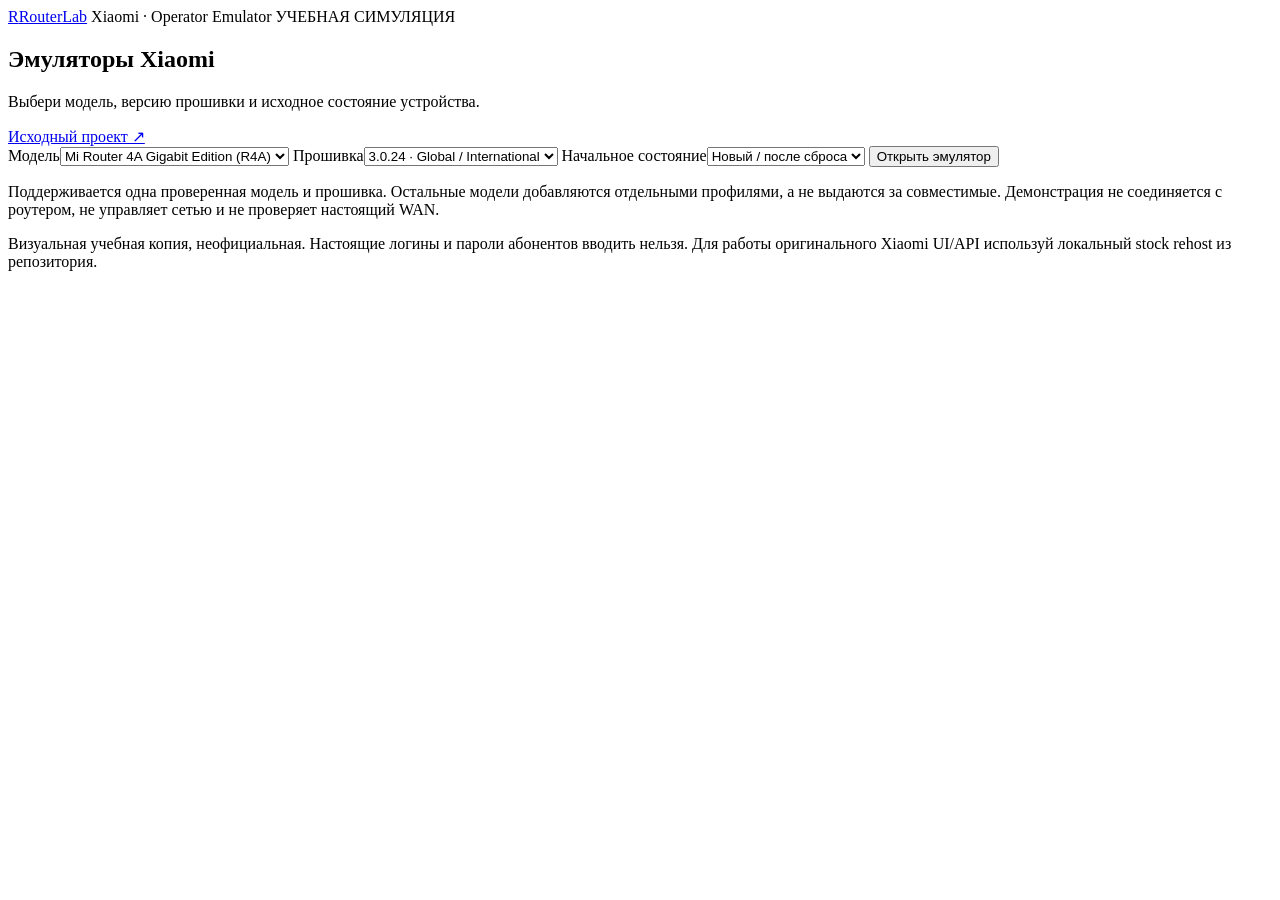
==== docs/emulator/xiaomi/index.html @ 13c916f8 "feat(xiaomi): add multi-firmware-ready emulator catalog and browser shell" ====
<!doctype html>
<html lang="ru">
<head>
  <meta charset="utf-8">
  <meta name="viewport" content="width=device-width,initial-scale=1">
  <meta name="color-scheme" content="light">
  <meta name="description" content="RouterLab: интерактивный учебный веб-эмулятор Xiaomi Mi Router 4A Gigabit R4A, Global 3.0.24.">
  <title>RouterLab — Xiaomi Operator Emulator</title>
  <link rel="stylesheet" href="./style.css">
  <script defer src="./core.js"></script>
  <script defer src="./app.js"></script>
</head>
<body>
  <header class="labbar">
    <a class="labbrand" href="#catalog" aria-label="Вернуться в каталог"><span class="lablogo">R</span><span>RouterLab</span></a>
    <span class="labtitle">Xiaomi · Operator Emulator</span>
    <span class="demo-tag">УЧЕБНАЯ СИМУЛЯЦИЯ</span>
  </header>
  <main>
    <section class="catalog" aria-label="Каталог моделей и прошивок">
      <div class="catalog-heading">
        <div><h1>Эмуляторы Xiaomi</h1><p>Выбери модель, версию прошивки и исходное состояние устройства.</p></div>
        <a class="help-link" href="https://github.com/4oker12/laboratory_hub/tree/main/devices/xiaomi/mi-router-4a-gigabit-r4a/3.0.24-int" target="_blank" rel="noopener noreferrer">Исходный проект ↗</a>
      </div>
      <div class="picker">
        <label>Модель<select id="model-select" aria-label="Модель роутера"><option value="xiaomi-r4a-3.0.24-int">Mi Router 4A Gigabit Edition (R4A)</option></select></label>
        <label>Прошивка<select id="firmware-select" aria-label="Версия прошивки"><option value="3.0.24">3.0.24 · Global / International</option></select></label>
        <label>Начальное состояние<select id="profile-select" aria-label="Состояние"><option value="factory">Новый / после сброса</option><option value="configured">Уже настроенный</option></select></label>
        <button id="open-demo" class="btn primary" type="button">Открыть эмулятор</button>
      </div>
      <p class="scope">Поддерживается одна проверенная модель и прошивка. Остальные модели добавляются отдельными профилями, а не выдаются за совместимые. Демонстрация не соединяется с роутером, не управляет сетью и не проверяет настоящий WAN.</p>
    </section>

    <section id="simulator" class="simulator" hidden aria-label="Виртуальный веб-интерфейс Xiaomi">
      <div class="windowbar">
        <div class="address"><span aria-hidden="true">●</span> router.miwifi.com <span class="muted">(виртуальный интерфейс)</span></div>
        <div class="windowtools">
          <label class="scenario-label" for="scenario-select">Сбой:</label>
          <select id="scenario-select" aria-label="Учебный сценарий">
            <option value="no-wan">WAN кабель отключён</option>
            <option value="dhcp-fail">DHCP не выдал адрес</option>
            <option value="pppoe-error">PPPoE ошибка</option>
            <option value="wifi-off">Wi-Fi отключён</option>
          </select>
          <button type="button" class="mini" id="restart-demo" title="Сбросить эмулятор">Сбросить</button>
          <button type="button" class="mini" id="close-demo" title="Вернуться к каталогу">Закрыть</button>
        </div>
      </div>

      <div class="router">
        <header class="router-header">
          <div class="router-top">
            <div class="miwifi">MiWiFi</div>
            <nav id="primary-nav" aria-label="Основное меню" hidden>
              <button type="button" data-tab="status" class="active">Состояние</button>
              <button type="button" data-tab="settings">Настройки</button>
              <button type="button" data-tab="advanced">Дополнительно</button>
            </nav>
            <div class="router-identity"><span id="router-name">Mi Router 4A Gigabit</span><button id="logout" type="button" hidden>Выйти</button></div>
          </div>
          <nav id="sub-nav" class="router-subnav" aria-label="Разделы настроек" hidden></nav>
          <div id="network-flow" class="network-flow" hidden>
            <span class="network-node">▣<small>Устройства</small></span>
            <span class="network-link"></span>
            <span class="network-node router-node">▥<small>Роутер</small></span>
            <span class="network-link offline"></span>
            <span class="network-node">◎<small>Интернет</small></span>
          </div>
        </header>
        <div id="message" class="message" hidden role="alert"></div>
        <div id="screen" class="router-content" aria-live="polite"></div>
        <footer class="router-footer">MiWiFi · Xiaomi Mi Router 4A Gigabit Edition · 3.0.24 Global <span>RouterLab training — not a real router</span></footer>
      </div>
    </section>
  </main>
  <footer class="site-footer">Визуальная учебная копия, неофициальная. Настоящие логины и пароли абонентов вводить нельзя. Для работы оригинального Xiaomi UI/API используй локальный stock rehost из репозитория.</footer>
</body>
</html>
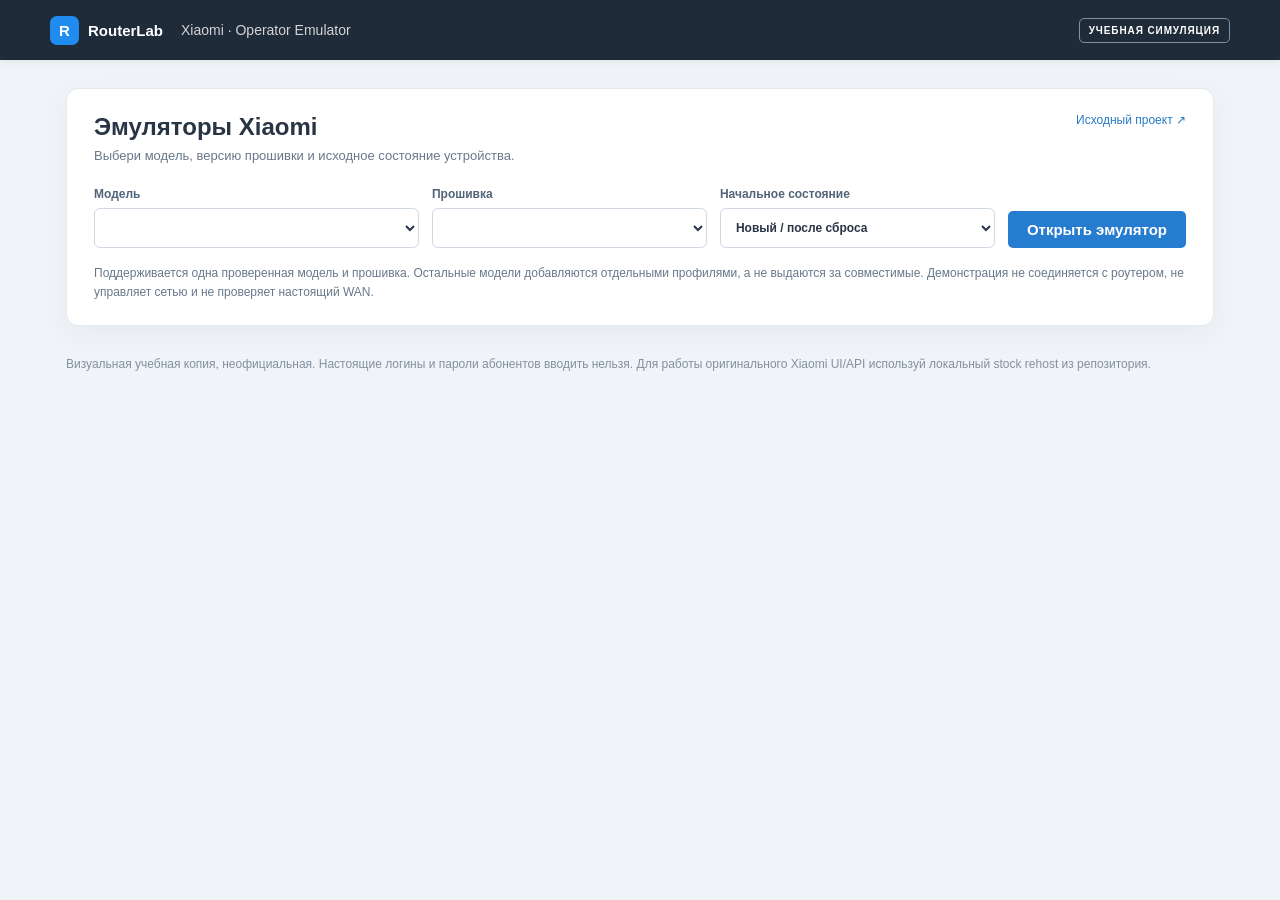
==== commit 8e235225: "refactor(xiaomi): load registry and model-scoped modules before UI" ====
--- a/docs/emulator/xiaomi/index.html
+++ b/docs/emulator/xiaomi/index.html
@@ -7,7 +7,10 @@
   <meta name="description" content="RouterLab: интерактивный учебный веб-эмулятор Xiaomi Mi Router 4A Gigabit R4A, Global 3.0.24.">
   <title>RouterLab — Xiaomi Operator Emulator</title>
   <link rel="stylesheet" href="./style.css">
+  <script defer src="./catalog.js"></script>
+  <script defer src="./scenarios.js"></script>
   <script defer src="./core.js"></script>
+  <script defer src="./storage.js"></script>
   <script defer src="./app.js"></script>
 </head>
 <body>
@@ -23,8 +26,8 @@
         <a class="help-link" href="https://github.com/4oker12/laboratory_hub/tree/main/devices/xiaomi/mi-router-4a-gigabit-r4a/3.0.24-int" target="_blank" rel="noopener noreferrer">Исходный проект ↗</a>
       </div>
       <div class="picker">
-        <label>Модель<select id="model-select" aria-label="Модель роутера"><option value="xiaomi-r4a-3.0.24-int">Mi Router 4A Gigabit Edition (R4A)</option></select></label>
-        <label>Прошивка<select id="firmware-select" aria-label="Версия прошивки"><option value="3.0.24">3.0.24 · Global / International</option></select></label>
+        <label>Модель<select id="model-select" aria-label="Модель роутера"></select></label>
+        <label>Прошивка<select id="firmware-select" aria-label="Версия прошивки"></select></label>
         <label>Начальное состояние<select id="profile-select" aria-label="Состояние"><option value="factory">Новый / после сброса</option><option value="configured">Уже настроенный</option></select></label>
         <button id="open-demo" class="btn primary" type="button">Открыть эмулятор</button>
       </div>
@@ -36,12 +39,7 @@
         <div class="address"><span aria-hidden="true">●</span> router.miwifi.com <span class="muted">(виртуальный интерфейс)</span></div>
         <div class="windowtools">
           <label class="scenario-label" for="scenario-select">Сбой:</label>
-          <select id="scenario-select" aria-label="Учебный сценарий">
-            <option value="no-wan">WAN кабель отключён</option>
-            <option value="dhcp-fail">DHCP не выдал адрес</option>
-            <option value="pppoe-error">PPPoE ошибка</option>
-            <option value="wifi-off">Wi-Fi отключён</option>
-          </select>
+          <select id="scenario-select" aria-label="Учебный сценарий"></select>
           <button type="button" class="mini" id="restart-demo" title="Сбросить эмулятор">Сбросить</button>
           <button type="button" class="mini" id="close-demo" title="Вернуться к каталогу">Закрыть</button>
         </div>
@@ -69,7 +67,7 @@
         </header>
         <div id="message" class="message" hidden role="alert"></div>
         <div id="screen" class="router-content" aria-live="polite"></div>
-        <footer class="router-footer">MiWiFi · Xiaomi Mi Router 4A Gigabit Edition · 3.0.24 Global <span>RouterLab training — not a real router</span></footer>
+        <footer class="router-footer"><span id="router-footer-label">MiWiFi · Xiaomi R4A 3.0.24 Global</span> <span>RouterLab training — not a real router</span></footer>
       </div>
     </section>
   </main>
--- a/docs/emulator/xiaomi/style.css
+++ b/docs/emulator/xiaomi/style.css
@@ -0,0 +1 @@
+:root{font-family:Arial,Helvetica,sans-serif;color:#293444;background:#f0f3f7;font-size:15px}*{box-sizing:border-box}body{margin:0}button,select,input{font:inherit}button{cursor:pointer}button:disabled{cursor:not-allowed;opacity:.5}a{color:inherit}.labbar{background:#202b39;color:#fff;height:60px;display:flex;align-items:center;gap:18px;padding:0 max(20px,calc((100% - 1180px)/2));box-shadow:0 2px 6px #0001}.labbrand{display:flex;align-items:center;gap:9px;font-weight:700;text-decoration:none}.lablogo{width:29px;height:29px;background:#208cf0;color:#fff;border-radius:7px;display:grid;place-items:center}.labtitle{opacity:.8;font-size:14px}.demo-tag{margin-left:auto;border:1px solid #8191a3;padding:6px 9px;border-radius:5px;font-size:10px;letter-spacing:.09em;font-weight:700}main{max-width:1180px;margin:28px auto;padding:0 16px}.catalog{background:#fff;padding:24px 27px;border:1px solid #e5eaf0;border-radius:12px;box-shadow:0 8px 30px #20304b0b}.catalog-heading{display:flex;align-items:start;justify-content:space-between;gap:14px}.catalog h1{margin:0 0 7px;font-size:24px}.catalog p{color:#68788a;font-size:13px;margin:0}.help-link{font-size:12px;color:#287ac5;text-decoration:none}.picker{display:grid;grid-template-columns:1.3fr 1.1fr 1.1fr auto;align-items:end;gap:13px;margin-top:24px}.picker label{font-size:12px;color:#52647a;font-weight:700;display:flex;flex-direction:column;gap:7px}.picker select,.scenario-label+select{background:#fff;color:#293444;min-height:40px;border:1px solid #cfd8e3;border-radius:6px;padding:0 11px;max-width:100%}.btn{border:0;background:#edf2f9;color:#20598c;border-radius:5px;padding:10px 19px;font-weight:600}.btn.primary{color:white;background:#267dd0}.btn.primary:hover{background:#176ab6}.btn.light{background:#e7f3ff;color:#2376b7}.btn.small{font-size:13px;padding:8px 14px}.catalog .scope{margin-top:16px;line-height:1.55;font-size:12px}.simulator{margin-top:25px;background:white;border:1px solid #dbe3ec;box-shadow:0 8px 34px #22345218;border-radius:9px;overflow:hidden}.windowbar{min-height:49px;background:#f5f7f9;border-bottom:1px solid #dde3ea;display:flex;justify-content:space-between;align-items:center;gap:15px;padding:8px 13px}.address{font-size:12px;color:#4e6174;white-space:nowrap}.address>span:first-child{color:#40a86a}.muted{opacity:.6}.windowtools{display:flex;align-items:center;gap:8px;flex-wrap:wrap}.windowtools select{font-size:12px;height:32px;min-height:32px}.scenario-label{font-size:11px;color:#708093}.mini{background:white;border:1px solid #cfd9e5;border-radius:4px;padding:7px 11px;font-size:12px;color:#374c62}.router{background:#1981d8;min-height:530px}.router-header{background:#1884da;color:#fff}.router-top{max-width:980px;margin:0 auto;min-height:72px;display:flex;align-items:center;gap:45px}.miwifi{font-size:32px;color:#cde7ff;letter-spacing:-2px;font-weight:200;white-space:nowrap}#primary-nav{display:flex;align-self:stretch;align-items:stretch;gap:4px}#primary-nav button{background:transparent;color:#b3d4f2;border:0;padding:0 19px;font-size:14px}#primary-nav button:hover,#primary-nav button.active{color:#fff;font-weight:700}.router-identity{margin-left:auto;font-size:12px;color:#cee7ff;white-space:nowrap}.router-identity button{background:transparent;color:#fff;border:0;text-decoration:underline;font-size:12px;margin-left:8px}.router-subnav{min-height:100px;max-width:990px;margin:0 auto;display:flex;gap:28px;align-items:stretch;justify-content:center;overflow-x:auto}.router-subnav button{color:#cfe8fc;border:0;background:transparent;min-width:100px;padding:13px 4px 18px;font-size:12px;border-bottom:4px solid transparent;display:flex;flex-direction:column;align-items:center;gap:10px;white-space:nowrap}.router-subnav button .subicon{width:36px;height:36px;border-radius:50%;display:grid;place-items:center;background:#52a8e9;color:#fff;font-size:21px}.router-subnav button.active{color:#fff;border-bottom-color:#fff}.router-subnav button.active .subicon{background:#fff;color:#1584dc}.network-flow{height:130px;display:flex;align-items:center;justify-content:center;gap:10px}.network-node{width:88px;display:flex;flex-direction:column;align-items:center;justify-content:center;color:#dff0ff;font-size:41px}.network-node small{font-size:11px;color:#e2f3ff;margin-top:2px}.network-link{width:19%;max-width:190px;height:3px;background:#64e89d}.network-link.offline{background:#e4bc72}.router-content{max-width:1000px;margin:0 auto;background:#fff;border-radius:9px 9px 0 0;min-height:385px;padding:29px 33px 36px;box-shadow:0 5px 17px #0056a52c}.router-content h2{margin:0 0 8px;font-size:20px;color:#273644;font-weight:500}.router-content h3{font-size:15px;font-weight:600;margin:27px 0 15px;padding-bottom:12px;border-bottom:1px solid #e8edf2}.router-content p,.hint{color:#7b8997;font-size:13px;line-height:1.65}.router-footer{max-width:1000px;margin:0 auto;color:#b7dbf9;font-size:11px;padding:15px 5px 22px;display:flex;justify-content:space-between;gap:8px}.site-footer{max-width:1180px;margin:18px auto 24px;padding:0 16px;color:#8191a1;font-size:12px;line-height:1.7}.message{max-width:1000px;margin:0 auto;padding:12px 24px;background:#fff3cf;color:#7b4f09;font-size:13px}.message.success{background:#def5e5;color:#22663a}.wizard{max-width:590px;margin:20px auto}.wizard-steps{display:flex;gap:4px;margin:15px 0 27px}.wizard-steps>span{height:5px;border-radius:6px;background:#dae3ec;flex:1}.wizard-steps>span.done{background:#1387df}.wizard-actions{display:flex;gap:9px;justify-content:flex-end;margin-top:23px}.form-grid{display:grid;grid-template-columns:190px 1fr;gap:14px 21px;align-items:center;margin-top:22px}.form-grid label{font-size:13px;color:#687d90}.form-grid input,.form-grid select,.field input,.field select{width:100%;border:1px solid #d4dee7;border-radius:4px;height:40px;padding:8px 10px;color:#263b4d;background:white;outline-color:#1981d8}.form-grid input[type=checkbox]{width:17px;height:17px}.form-grid .full{grid-column:1/-1}.form-grid .rowcheck{display:flex;align-items:center;gap:10px}.form-grid input:disabled{background:#f4f5f6;color:#9da9b3}.wan-details{border:1px solid #e8edf4;border-radius:7px;padding:13px 16px;background:#f8fbff;margin-top:14px}.wan-details .form-grid{margin-top:5px}.panel{margin-bottom:23px}.panel .statusline{margin-top:8px;font-size:13px}.statusline.bad{color:#d17c28}.statusline.good{color:#398e66}.cards{display:grid;grid-template-columns:repeat(2,minmax(0,1fr));gap:24px;margin:22px 0}.wifi-card{padding:26px 22px;border:1px solid #e7edf3;border-radius:7px;text-align:center;min-width:0}.wifi-card .frequency{font-size:30px;color:#222b34}.wifi-card .frequency span{font-size:17px}.wifi-card p{overflow-wrap:anywhere}.pill{display:inline-block;padding:4px 10px;border-radius:20px;background:#e9f3fb;color:#2983c5;font-size:12px}.pill.warning{background:#fff0e3;color:#a56d28}.summary-table{width:100%;border-collapse:collapse;font-size:13px;margin-top:15px}.summary-table td{padding:11px 12px;border-bottom:1px solid #eff2f5}.summary-table td:first-child{width:37%;color:#8a98a7}.notice{background:#eef7ff;padding:12px 15px;border-left:3px solid #2587da;border-radius:4px;color:#526b81;font-size:12px;line-height:1.6;margin:17px 0}.notice.warn{background:#fff6e9;border-color:#db9b49;color:#865b28}.divider{border-top:1px solid #edf0f4;margin:24px 0}.two-column{display:grid;grid-template-columns:1fr 1fr;gap:20px}.metric{background:#f7f9fc;padding:17px;border-radius:6px}.metric strong{display:block;margin-top:6px;font-size:20px}.metric small{color:#8494a2}.link{background:none;border:0;color:#167dd2;padding:0;text-decoration:underline}.empty{padding:45px 5px;text-align:center;color:#8a9baa}.login{max-width:380px;margin:18px auto;padding:15px}.login input{display:block;width:100%;height:43px;padding:9px 12px;border:1px solid #d1dce8;margin:13px 0;border-radius:5px}.login .btn{width:100%;margin-top:8px}.hint-chips{display:flex;flex-wrap:wrap;gap:8px;margin:17px 0}.hint-chips span{padding:5px 9px;background:#f0f6fb;color:#487495;border-radius:4px;font-size:11px}hr{border:0;border-top:1px solid #ecf0f4;margin:20px 0}[hidden]{display:none!important}@media(max-width:850px){.picker{grid-template-columns:1fr 1fr}.router-top{padding:0 15px;gap:8px}.router-subnav{justify-content:flex-start;padding:0 9px}.router-identity{font-size:10px}.router-content{margin:0 10px}.windowbar{align-items:flex-start;flex-direction:column}.network-flow{height:112px}}@media(max-width:600px){.labtitle{display:none}.catalog{padding:20px 16px}.catalog-heading{display:block}.help-link{display:block;margin-top:10px}.picker{grid-template-columns:1fr}.demo-tag{font-size:9px;padding:5px}.router-top{flex-wrap:wrap;gap:0;min-height:92px}.miwifi{font-size:26px;width:100px}#primary-nav{order:2;width:100%;justify-content:space-around;height:42px}#primary-nav button{padding:0 9px}.router-identity{flex:1;text-align:right}.router-content{padding:22px 16px}.router-content h2{font-size:18px}.cards,.two-column{grid-template-columns:1fr;gap:12px}.form-grid{grid-template-columns:1fr;gap:7px}.form-grid label{margin-top:9px}.router-footer{padding:13px;flex-wrap:wrap}.windowtools{width:100%}.windowtools select{flex:1;min-width:130px}.router-subnav button{min-width:84px;font-size:11px}.wizard{margin:8px auto}}
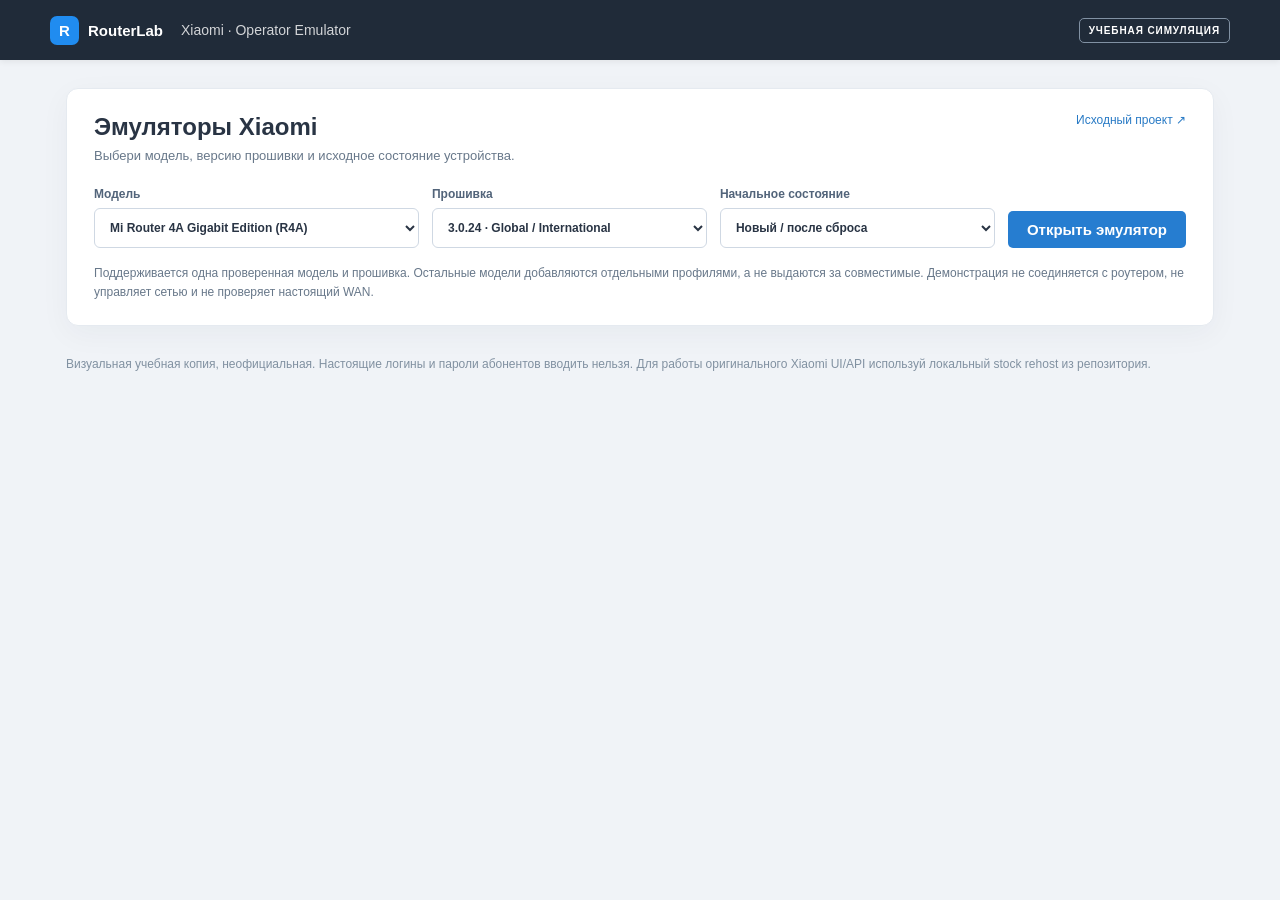
==== commit 982c8641: "security(xiaomi): CSP blocks all demo network calls and external scripts" ====
--- a/docs/emulator/xiaomi/index.html
+++ b/docs/emulator/xiaomi/index.html
@@ -4,6 +4,7 @@
   <meta charset="utf-8">
   <meta name="viewport" content="width=device-width,initial-scale=1">
   <meta name="color-scheme" content="light">
+  <meta http-equiv="Content-Security-Policy" content="default-src 'self'; connect-src 'none'; script-src 'self'; style-src 'self'; img-src 'self' data:; object-src 'none'; base-uri 'none'; form-action 'none'">
   <meta name="description" content="RouterLab: интерактивный учебный веб-эмулятор Xiaomi Mi Router 4A Gigabit R4A, Global 3.0.24.">
   <title>RouterLab — Xiaomi Operator Emulator</title>
   <link rel="stylesheet" href="./style.css">
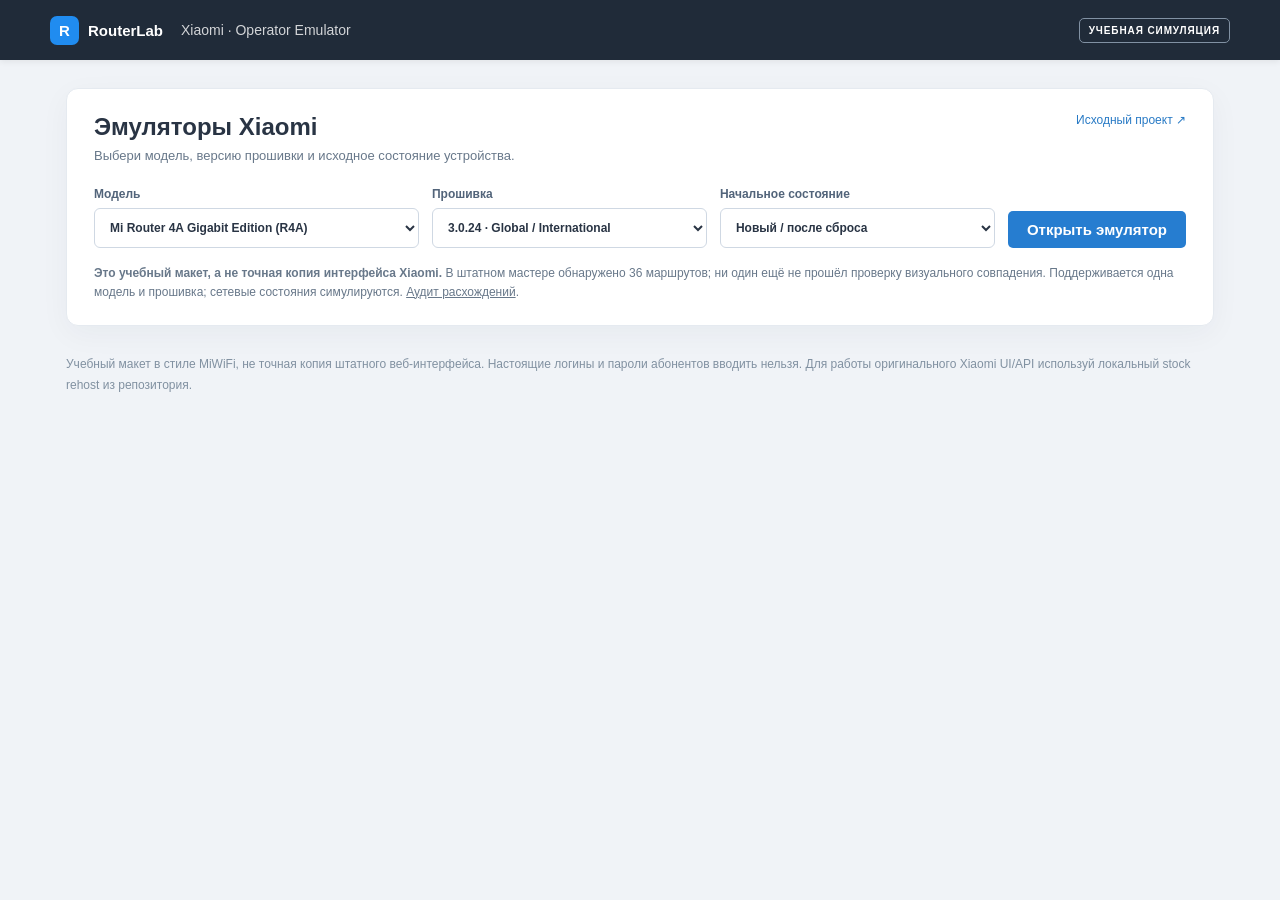
==== commit 530cf34c: "fix(xiaomi): remove implied stock-UI parity from training site labels" ====
--- a/docs/emulator/xiaomi/index.html
+++ b/docs/emulator/xiaomi/index.html
@@ -12,6 +12,7 @@
   <script defer src="./scenarios.js"></script>
   <script defer src="./core.js"></script>
   <script defer src="./storage.js"></script>
+  <script defer src="./views.js"></script>
   <script defer src="./app.js"></script>
 </head>
 <body>
@@ -32,7 +33,7 @@
         <label>Начальное состояние<select id="profile-select" aria-label="Состояние"><option value="factory">Новый / после сброса</option><option value="configured">Уже настроенный</option></select></label>
         <button id="open-demo" class="btn primary" type="button">Открыть эмулятор</button>
       </div>
-      <p class="scope">Поддерживается одна проверенная модель и прошивка. Остальные модели добавляются отдельными профилями, а не выдаются за совместимые. Демонстрация не соединяется с роутером, не управляет сетью и не проверяет настоящий WAN.</p>
+      <p class="scope"><strong>Это учебный макет, а не точная копия интерфейса Xiaomi.</strong> В штатном мастере обнаружено 36 маршрутов; ни один ещё не прошёл проверку визуального совпадения. Поддерживается одна модель и прошивка; сетевые состояния симулируются. <a href="./STOCK_UI_AUDIT.md">Аудит расхождений</a>.</p>
     </section>
 
     <section id="simulator" class="simulator" hidden aria-label="Виртуальный веб-интерфейс Xiaomi">
@@ -72,6 +73,6 @@
       </div>
     </section>
   </main>
-  <footer class="site-footer">Визуальная учебная копия, неофициальная. Настоящие логины и пароли абонентов вводить нельзя. Для работы оригинального Xiaomi UI/API используй локальный stock rehost из репозитория.</footer>
+  <footer class="site-footer">Учебный макет в стиле MiWiFi, не точная копия штатного веб-интерфейса. Настоящие логины и пароли абонентов вводить нельзя. Для работы оригинального Xiaomi UI/API используй локальный stock rehost из репозитория.</footer>
 </body>
 </html>
--- a/docs/emulator/xiaomi/style.css
+++ b/docs/emulator/xiaomi/style.css
@@ -1 +1,851 @@
-:root{font-family:Arial,Helvetica,sans-serif;color:#293444;background:#f0f3f7;font-size:15px}*{box-sizing:border-box}body{margin:0}button,select,input{font:inherit}button{cursor:pointer}button:disabled{cursor:not-allowed;opacity:.5}a{color:inherit}.labbar{background:#202b39;color:#fff;height:60px;display:flex;align-items:center;gap:18px;padding:0 max(20px,calc((100% - 1180px)/2));box-shadow:0 2px 6px #0001}.labbrand{display:flex;align-items:center;gap:9px;font-weight:700;text-decoration:none}.lablogo{width:29px;height:29px;background:#208cf0;color:#fff;border-radius:7px;display:grid;place-items:center}.labtitle{opacity:.8;font-size:14px}.demo-tag{margin-left:auto;border:1px solid #8191a3;padding:6px 9px;border-radius:5px;font-size:10px;letter-spacing:.09em;font-weight:700}main{max-width:1180px;margin:28px auto;padding:0 16px}.catalog{background:#fff;padding:24px 27px;border:1px solid #e5eaf0;border-radius:12px;box-shadow:0 8px 30px #20304b0b}.catalog-heading{display:flex;align-items:start;justify-content:space-between;gap:14px}.catalog h1{margin:0 0 7px;font-size:24px}.catalog p{color:#68788a;font-size:13px;margin:0}.help-link{font-size:12px;color:#287ac5;text-decoration:none}.picker{display:grid;grid-template-columns:1.3fr 1.1fr 1.1fr auto;align-items:end;gap:13px;margin-top:24px}.picker label{font-size:12px;color:#52647a;font-weight:700;display:flex;flex-direction:column;gap:7px}.picker select,.scenario-label+select{background:#fff;color:#293444;min-height:40px;border:1px solid #cfd8e3;border-radius:6px;padding:0 11px;max-width:100%}.btn{border:0;background:#edf2f9;color:#20598c;border-radius:5px;padding:10px 19px;font-weight:600}.btn.primary{color:white;background:#267dd0}.btn.primary:hover{background:#176ab6}.btn.light{background:#e7f3ff;color:#2376b7}.btn.small{font-size:13px;padding:8px 14px}.catalog .scope{margin-top:16px;line-height:1.55;font-size:12px}.simulator{margin-top:25px;background:white;border:1px solid #dbe3ec;box-shadow:0 8px 34px #22345218;border-radius:9px;overflow:hidden}.windowbar{min-height:49px;background:#f5f7f9;border-bottom:1px solid #dde3ea;display:flex;justify-content:space-between;align-items:center;gap:15px;padding:8px 13px}.address{font-size:12px;color:#4e6174;white-space:nowrap}.address>span:first-child{color:#40a86a}.muted{opacity:.6}.windowtools{display:flex;align-items:center;gap:8px;flex-wrap:wrap}.windowtools select{font-size:12px;height:32px;min-height:32px}.scenario-label{font-size:11px;color:#708093}.mini{background:white;border:1px solid #cfd9e5;border-radius:4px;padding:7px 11px;font-size:12px;color:#374c62}.router{background:#1981d8;min-height:530px}.router-header{background:#1884da;color:#fff}.router-top{max-width:980px;margin:0 auto;min-height:72px;display:flex;align-items:center;gap:45px}.miwifi{font-size:32px;color:#cde7ff;letter-spacing:-2px;font-weight:200;white-space:nowrap}#primary-nav{display:flex;align-self:stretch;align-items:stretch;gap:4px}#primary-nav button{background:transparent;color:#b3d4f2;border:0;padding:0 19px;font-size:14px}#primary-nav button:hover,#primary-nav button.active{color:#fff;font-weight:700}.router-identity{margin-left:auto;font-size:12px;color:#cee7ff;white-space:nowrap}.router-identity button{background:transparent;color:#fff;border:0;text-decoration:underline;font-size:12px;margin-left:8px}.router-subnav{min-height:100px;max-width:990px;margin:0 auto;display:flex;gap:28px;align-items:stretch;justify-content:center;overflow-x:auto}.router-subnav button{color:#cfe8fc;border:0;background:transparent;min-width:100px;padding:13px 4px 18px;font-size:12px;border-bottom:4px solid transparent;display:flex;flex-direction:column;align-items:center;gap:10px;white-space:nowrap}.router-subnav button .subicon{width:36px;height:36px;border-radius:50%;display:grid;place-items:center;background:#52a8e9;color:#fff;font-size:21px}.router-subnav button.active{color:#fff;border-bottom-color:#fff}.router-subnav button.active .subicon{background:#fff;color:#1584dc}.network-flow{height:130px;display:flex;align-items:center;justify-content:center;gap:10px}.network-node{width:88px;display:flex;flex-direction:column;align-items:center;justify-content:center;color:#dff0ff;font-size:41px}.network-node small{font-size:11px;color:#e2f3ff;margin-top:2px}.network-link{width:19%;max-width:190px;height:3px;background:#64e89d}.network-link.offline{background:#e4bc72}.router-content{max-width:1000px;margin:0 auto;background:#fff;border-radius:9px 9px 0 0;min-height:385px;padding:29px 33px 36px;box-shadow:0 5px 17px #0056a52c}.router-content h2{margin:0 0 8px;font-size:20px;color:#273644;font-weight:500}.router-content h3{font-size:15px;font-weight:600;margin:27px 0 15px;padding-bottom:12px;border-bottom:1px solid #e8edf2}.router-content p,.hint{color:#7b8997;font-size:13px;line-height:1.65}.router-footer{max-width:1000px;margin:0 auto;color:#b7dbf9;font-size:11px;padding:15px 5px 22px;display:flex;justify-content:space-between;gap:8px}.site-footer{max-width:1180px;margin:18px auto 24px;padding:0 16px;color:#8191a1;font-size:12px;line-height:1.7}.message{max-width:1000px;margin:0 auto;padding:12px 24px;background:#fff3cf;color:#7b4f09;font-size:13px}.message.success{background:#def5e5;color:#22663a}.wizard{max-width:590px;margin:20px auto}.wizard-steps{display:flex;gap:4px;margin:15px 0 27px}.wizard-steps>span{height:5px;border-radius:6px;background:#dae3ec;flex:1}.wizard-steps>span.done{background:#1387df}.wizard-actions{display:flex;gap:9px;justify-content:flex-end;margin-top:23px}.form-grid{display:grid;grid-template-columns:190px 1fr;gap:14px 21px;align-items:center;margin-top:22px}.form-grid label{font-size:13px;color:#687d90}.form-grid input,.form-grid select,.field input,.field select{width:100%;border:1px solid #d4dee7;border-radius:4px;height:40px;padding:8px 10px;color:#263b4d;background:white;outline-color:#1981d8}.form-grid input[type=checkbox]{width:17px;height:17px}.form-grid .full{grid-column:1/-1}.form-grid .rowcheck{display:flex;align-items:center;gap:10px}.form-grid input:disabled{background:#f4f5f6;color:#9da9b3}.wan-details{border:1px solid #e8edf4;border-radius:7px;padding:13px 16px;background:#f8fbff;margin-top:14px}.wan-details .form-grid{margin-top:5px}.panel{margin-bottom:23px}.panel .statusline{margin-top:8px;font-size:13px}.statusline.bad{color:#d17c28}.statusline.good{color:#398e66}.cards{display:grid;grid-template-columns:repeat(2,minmax(0,1fr));gap:24px;margin:22px 0}.wifi-card{padding:26px 22px;border:1px solid #e7edf3;border-radius:7px;text-align:center;min-width:0}.wifi-card .frequency{font-size:30px;color:#222b34}.wifi-card .frequency span{font-size:17px}.wifi-card p{overflow-wrap:anywhere}.pill{display:inline-block;padding:4px 10px;border-radius:20px;background:#e9f3fb;color:#2983c5;font-size:12px}.pill.warning{background:#fff0e3;color:#a56d28}.summary-table{width:100%;border-collapse:collapse;font-size:13px;margin-top:15px}.summary-table td{padding:11px 12px;border-bottom:1px solid #eff2f5}.summary-table td:first-child{width:37%;color:#8a98a7}.notice{background:#eef7ff;padding:12px 15px;border-left:3px solid #2587da;border-radius:4px;color:#526b81;font-size:12px;line-height:1.6;margin:17px 0}.notice.warn{background:#fff6e9;border-color:#db9b49;color:#865b28}.divider{border-top:1px solid #edf0f4;margin:24px 0}.two-column{display:grid;grid-template-columns:1fr 1fr;gap:20px}.metric{background:#f7f9fc;padding:17px;border-radius:6px}.metric strong{display:block;margin-top:6px;font-size:20px}.metric small{color:#8494a2}.link{background:none;border:0;color:#167dd2;padding:0;text-decoration:underline}.empty{padding:45px 5px;text-align:center;color:#8a9baa}.login{max-width:380px;margin:18px auto;padding:15px}.login input{display:block;width:100%;height:43px;padding:9px 12px;border:1px solid #d1dce8;margin:13px 0;border-radius:5px}.login .btn{width:100%;margin-top:8px}.hint-chips{display:flex;flex-wrap:wrap;gap:8px;margin:17px 0}.hint-chips span{padding:5px 9px;background:#f0f6fb;color:#487495;border-radius:4px;font-size:11px}hr{border:0;border-top:1px solid #ecf0f4;margin:20px 0}[hidden]{display:none!important}@media(max-width:850px){.picker{grid-template-columns:1fr 1fr}.router-top{padding:0 15px;gap:8px}.router-subnav{justify-content:flex-start;padding:0 9px}.router-identity{font-size:10px}.router-content{margin:0 10px}.windowbar{align-items:flex-start;flex-direction:column}.network-flow{height:112px}}@media(max-width:600px){.labtitle{display:none}.catalog{padding:20px 16px}.catalog-heading{display:block}.help-link{display:block;margin-top:10px}.picker{grid-template-columns:1fr}.demo-tag{font-size:9px;padding:5px}.router-top{flex-wrap:wrap;gap:0;min-height:92px}.miwifi{font-size:26px;width:100px}#primary-nav{order:2;width:100%;justify-content:space-around;height:42px}#primary-nav button{padding:0 9px}.router-identity{flex:1;text-align:right}.router-content{padding:22px 16px}.router-content h2{font-size:18px}.cards,.two-column{grid-template-columns:1fr;gap:12px}.form-grid{grid-template-columns:1fr;gap:7px}.form-grid label{margin-top:9px}.router-footer{padding:13px;flex-wrap:wrap}.windowtools{width:100%}.windowtools select{flex:1;min-width:130px}.router-subnav button{min-width:84px;font-size:11px}.wizard{margin:8px auto}}+:root {
+  font-family:Arial,Helvetica,sans-serif;
+  color:#293444;
+  background:#f0f3f7;
+  font-size:15px
+}
+
+* {
+  box-sizing:border-box
+}
+
+body {
+  margin:0
+}
+
+button,select,input {
+  font:inherit
+}
+
+button {
+  cursor:pointer
+}
+
+button:disabled {
+  cursor:not-allowed;
+  opacity:.5
+}
+
+a {
+  color:inherit
+}
+
+.labbar {
+  background:#202b39;
+  color:#fff;
+  height:60px;
+  display:flex;
+  align-items:center;
+  gap:18px;
+  padding:0 max(20px,calc((100% - 1180px)/2));
+  box-shadow:0 2px 6px #0001
+}
+
+.labbrand {
+  display:flex;
+  align-items:center;
+  gap:9px;
+  font-weight:700;
+  text-decoration:none
+}
+
+.lablogo {
+  width:29px;
+  height:29px;
+  background:#208cf0;
+  color:#fff;
+  border-radius:7px;
+  display:grid;
+  place-items:center
+}
+
+.labtitle {
+  opacity:.8;
+  font-size:14px
+}
+
+.demo-tag {
+  margin-left:auto;
+  border:1px solid #8191a3;
+  padding:6px 9px;
+  border-radius:5px;
+  font-size:10px;
+  letter-spacing:.09em;
+  font-weight:700
+}
+
+main {
+  max-width:1180px;
+  margin:28px auto;
+  padding:0 16px
+}
+
+.catalog {
+  background:#fff;
+  padding:24px 27px;
+  border:1px solid #e5eaf0;
+  border-radius:12px;
+  box-shadow:0 8px 30px #20304b0b
+}
+
+.catalog-heading {
+  display:flex;
+  align-items:start;
+  justify-content:space-between;
+  gap:14px
+}
+
+.catalog h1 {
+  margin:0 0 7px;
+  font-size:24px
+}
+
+.catalog p {
+  color:#68788a;
+  font-size:13px;
+  margin:0
+}
+
+.help-link {
+  font-size:12px;
+  color:#287ac5;
+  text-decoration:none
+}
+
+.picker {
+  display:grid;
+  grid-template-columns:1.3fr 1.1fr 1.1fr auto;
+  align-items:end;
+  gap:13px;
+  margin-top:24px
+}
+
+.picker label {
+  font-size:12px;
+  color:#52647a;
+  font-weight:700;
+  display:flex;
+  flex-direction:column;
+  gap:7px
+}
+
+.picker select,.scenario-label+select {
+  background:#fff;
+  color:#293444;
+  min-height:40px;
+  border:1px solid #cfd8e3;
+  border-radius:6px;
+  padding:0 11px;
+  max-width:100%
+}
+
+.btn {
+  border:0;
+  background:#edf2f9;
+  color:#20598c;
+  border-radius:5px;
+  padding:10px 19px;
+  font-weight:600
+}
+
+.btn.primary {
+  color:white;
+  background:#267dd0
+}
+
+.btn.primary:hover {
+  background:#176ab6
+}
+
+.btn.light {
+  background:#e7f3ff;
+  color:#2376b7
+}
+
+.btn.small {
+  font-size:13px;
+  padding:8px 14px
+}
+
+.catalog .scope {
+  margin-top:16px;
+  line-height:1.55;
+  font-size:12px
+}
+
+.simulator {
+  margin-top:25px;
+  background:white;
+  border:1px solid #dbe3ec;
+  box-shadow:0 8px 34px #22345218;
+  border-radius:9px;
+  overflow:hidden
+}
+
+.windowbar {
+  min-height:49px;
+  background:#f5f7f9;
+  border-bottom:1px solid #dde3ea;
+  display:flex;
+  justify-content:space-between;
+  align-items:center;
+  gap:15px;
+  padding:8px 13px
+}
+
+.address {
+  font-size:12px;
+  color:#4e6174;
+  white-space:nowrap
+}
+
+.address>span:first-child {
+  color:#40a86a
+}
+
+.muted {
+  opacity:.6
+}
+
+.windowtools {
+  display:flex;
+  align-items:center;
+  gap:8px;
+  flex-wrap:wrap
+}
+
+.windowtools select {
+  font-size:12px;
+  height:32px;
+  min-height:32px
+}
+
+.scenario-label {
+  font-size:11px;
+  color:#708093
+}
+
+.mini {
+  background:white;
+  border:1px solid #cfd9e5;
+  border-radius:4px;
+  padding:7px 11px;
+  font-size:12px;
+  color:#374c62
+}
+
+.router {
+  background:#1981d8;
+  min-height:530px
+}
+
+.router-header {
+  background:#1884da;
+  color:#fff
+}
+
+.router-top {
+  max-width:980px;
+  margin:0 auto;
+  min-height:72px;
+  display:flex;
+  align-items:center;
+  gap:45px
+}
+
+.miwifi {
+  font-size:32px;
+  color:#cde7ff;
+  letter-spacing:-2px;
+  font-weight:200;
+  white-space:nowrap
+}
+
+#primary-nav {
+  display:flex;
+  align-self:stretch;
+  align-items:stretch;
+  gap:4px
+}
+
+#primary-nav button {
+  background:transparent;
+  color:#b3d4f2;
+  border:0;
+  padding:0 19px;
+  font-size:14px
+}
+
+#primary-nav button:hover,#primary-nav button.active {
+  color:#fff;
+  font-weight:700
+}
+
+.router-identity {
+  margin-left:auto;
+  font-size:12px;
+  color:#cee7ff;
+  white-space:nowrap
+}
+
+.router-identity button {
+  background:transparent;
+  color:#fff;
+  border:0;
+  text-decoration:underline;
+  font-size:12px;
+  margin-left:8px
+}
+
+.router-subnav {
+  min-height:100px;
+  max-width:990px;
+  margin:0 auto;
+  display:flex;
+  gap:28px;
+  align-items:stretch;
+  justify-content:center;
+  overflow-x:auto
+}
+
+.router-subnav button {
+  color:#cfe8fc;
+  border:0;
+  background:transparent;
+  min-width:100px;
+  padding:13px 4px 18px;
+  font-size:12px;
+  border-bottom:4px solid transparent;
+  display:flex;
+  flex-direction:column;
+  align-items:center;
+  gap:10px;
+  white-space:nowrap
+}
+
+.router-subnav button .subicon {
+  width:36px;
+  height:36px;
+  border-radius:50%;
+  display:grid;
+  place-items:center;
+  background:#52a8e9;
+  color:#fff;
+  font-size:21px
+}
+
+.router-subnav button.active {
+  color:#fff;
+  border-bottom-color:#fff
+}
+
+.router-subnav button.active .subicon {
+  background:#fff;
+  color:#1584dc
+}
+
+.network-flow {
+  height:130px;
+  display:flex;
+  align-items:center;
+  justify-content:center;
+  gap:10px
+}
+
+.network-node {
+  width:88px;
+  display:flex;
+  flex-direction:column;
+  align-items:center;
+  justify-content:center;
+  color:#dff0ff;
+  font-size:41px
+}
+
+.network-node small {
+  font-size:11px;
+  color:#e2f3ff;
+  margin-top:2px
+}
+
+.network-link {
+  width:19%;
+  max-width:190px;
+  height:3px;
+  background:#64e89d
+}
+
+.network-link.offline {
+  background:#e4bc72
+}
+
+.router-content {
+  max-width:1000px;
+  margin:0 auto;
+  background:#fff;
+  border-radius:9px 9px 0 0;
+  min-height:385px;
+  padding:29px 33px 36px;
+  box-shadow:0 5px 17px #0056a52c
+}
+
+.router-content h2 {
+  margin:0 0 8px;
+  font-size:20px;
+  color:#273644;
+  font-weight:500
+}
+
+.router-content h3 {
+  font-size:15px;
+  font-weight:600;
+  margin:27px 0 15px;
+  padding-bottom:12px;
+  border-bottom:1px solid #e8edf2
+}
+
+.router-content p,.hint {
+  color:#7b8997;
+  font-size:13px;
+  line-height:1.65
+}
+
+.router-footer {
+  max-width:1000px;
+  margin:0 auto;
+  color:#b7dbf9;
+  font-size:11px;
+  padding:15px 5px 22px;
+  display:flex;
+  justify-content:space-between;
+  gap:8px
+}
+
+.site-footer {
+  max-width:1180px;
+  margin:18px auto 24px;
+  padding:0 16px;
+  color:#8191a1;
+  font-size:12px;
+  line-height:1.7
+}
+
+.message {
+  max-width:1000px;
+  margin:0 auto;
+  padding:12px 24px;
+  background:#fff3cf;
+  color:#7b4f09;
+  font-size:13px
+}
+
+.message.success {
+  background:#def5e5;
+  color:#22663a
+}
+
+.wizard {
+  max-width:590px;
+  margin:20px auto
+}
+
+.wizard-steps {
+  display:flex;
+  gap:4px;
+  margin:15px 0 27px
+}
+
+.wizard-steps>span {
+  height:5px;
+  border-radius:6px;
+  background:#dae3ec;
+  flex:1
+}
+
+.wizard-steps>span.done {
+  background:#1387df
+}
+
+.wizard-actions {
+  display:flex;
+  gap:9px;
+  justify-content:flex-end;
+  margin-top:23px
+}
+
+.form-grid {
+  display:grid;
+  grid-template-columns:190px 1fr;
+  gap:14px 21px;
+  align-items:center;
+  margin-top:22px
+}
+
+.form-grid label {
+  font-size:13px;
+  color:#687d90
+}
+
+.form-grid input,.form-grid select,.field input,.field select {
+  width:100%;
+  border:1px solid #d4dee7;
+  border-radius:4px;
+  height:40px;
+  padding:8px 10px;
+  color:#263b4d;
+  background:white;
+  outline-color:#1981d8
+}
+
+.form-grid input[type=checkbox] {
+  width:17px;
+  height:17px
+}
+
+.form-grid .full {
+  grid-column:1/-1
+}
+
+.form-grid .rowcheck {
+  display:flex;
+  align-items:center;
+  gap:10px
+}
+
+.form-grid input:disabled {
+  background:#f4f5f6;
+  color:#9da9b3
+}
+
+.wan-details {
+  border:1px solid #e8edf4;
+  border-radius:7px;
+  padding:13px 16px;
+  background:#f8fbff;
+  margin-top:14px
+}
+
+.wan-details .form-grid {
+  margin-top:5px
+}
+
+.panel {
+  margin-bottom:23px
+}
+
+.panel .statusline {
+  margin-top:8px;
+  font-size:13px
+}
+
+.statusline.bad {
+  color:#d17c28
+}
+
+.statusline.good {
+  color:#398e66
+}
+
+.cards {
+  display:grid;
+  grid-template-columns:repeat(2,minmax(0,1fr));
+  gap:24px;
+  margin:22px 0
+}
+
+.wifi-card {
+  padding:26px 22px;
+  border:1px solid #e7edf3;
+  border-radius:7px;
+  text-align:center;
+  min-width:0
+}
+
+.wifi-card .frequency {
+  font-size:30px;
+  color:#222b34
+}
+
+.wifi-card .frequency span {
+  font-size:17px
+}
+
+.wifi-card p {
+  overflow-wrap:anywhere
+}
+
+.pill {
+  display:inline-block;
+  padding:4px 10px;
+  border-radius:20px;
+  background:#e9f3fb;
+  color:#2983c5;
+  font-size:12px
+}
+
+.pill.warning {
+  background:#fff0e3;
+  color:#a56d28
+}
+
+.summary-table {
+  width:100%;
+  border-collapse:collapse;
+  font-size:13px;
+  margin-top:15px
+}
+
+.summary-table td {
+  padding:11px 12px;
+  border-bottom:1px solid #eff2f5
+}
+
+.summary-table td:first-child {
+  width:37%;
+  color:#8a98a7
+}
+
+.notice {
+  background:#eef7ff;
+  padding:12px 15px;
+  border-left:3px solid #2587da;
+  border-radius:4px;
+  color:#526b81;
+  font-size:12px;
+  line-height:1.6;
+  margin:17px 0
+}
+
+.notice.warn {
+  background:#fff6e9;
+  border-color:#db9b49;
+  color:#865b28
+}
+
+.divider {
+  border-top:1px solid #edf0f4;
+  margin:24px 0
+}
+
+.two-column {
+  display:grid;
+  grid-template-columns:1fr 1fr;
+  gap:20px
+}
+
+.metric {
+  background:#f7f9fc;
+  padding:17px;
+  border-radius:6px
+}
+
+.metric strong {
+  display:block;
+  margin-top:6px;
+  font-size:20px
+}
+
+.metric small {
+  color:#8494a2
+}
+
+.link {
+  background:none;
+  border:0;
+  color:#167dd2;
+  padding:0;
+  text-decoration:underline
+}
+
+.empty {
+  padding:45px 5px;
+  text-align:center;
+  color:#8a9baa
+}
+
+.login {
+  max-width:380px;
+  margin:18px auto;
+  padding:15px
+}
+
+.login input {
+  display:block;
+  width:100%;
+  height:43px;
+  padding:9px 12px;
+  border:1px solid #d1dce8;
+  margin:13px 0;
+  border-radius:5px
+}
+
+.login .btn {
+  width:100%;
+  margin-top:8px
+}
+
+.hint-chips {
+  display:flex;
+  flex-wrap:wrap;
+  gap:8px;
+  margin:17px 0
+}
+
+.hint-chips span {
+  padding:5px 9px;
+  background:#f0f6fb;
+  color:#487495;
+  border-radius:4px;
+  font-size:11px
+}
+
+hr {
+  border:0;
+  border-top:1px solid #ecf0f4;
+  margin:20px 0
+}
+
+[hidden] {
+  display:none!important
+}
+
+@media(max-width:850px) {
+  .picker {
+    grid-template-columns:1fr 1fr
+  }
+
+  .router-top {
+    padding:0 15px;
+    gap:8px
+  }
+
+  .router-subnav {
+    justify-content:flex-start;
+    padding:0 9px
+  }
+
+  .router-identity {
+    font-size:10px
+  }
+
+  .router-content {
+    margin:0 10px
+  }
+
+  .windowbar {
+    align-items:flex-start;
+    flex-direction:column
+  }
+
+  .network-flow {
+    height:112px
+  }
+
+}
+
+@media(max-width:600px) {
+  .labtitle {
+    display:none
+  }
+
+  .catalog {
+    padding:20px 16px
+  }
+
+  .catalog-heading {
+    display:block
+  }
+
+  .help-link {
+    display:block;
+    margin-top:10px
+  }
+
+  .picker {
+    grid-template-columns:1fr
+  }
+
+  .demo-tag {
+    font-size:9px;
+    padding:5px
+  }
+
+  .router-top {
+    flex-wrap:wrap;
+    gap:0;
+    min-height:92px
+  }
+
+  .miwifi {
+    font-size:26px;
+    width:100px
+  }
+
+  #primary-nav {
+    order:2;
+    width:100%;
+    justify-content:space-around;
+    height:42px
+  }
+
+  #primary-nav button {
+    padding:0 9px
+  }
+
+  .router-identity {
+    flex:1;
+    text-align:right
+  }
+
+  .router-content {
+    padding:22px 16px
+  }
+
+  .router-content h2 {
+    font-size:18px
+  }
+
+  .cards,.two-column {
+    grid-template-columns:1fr;
+    gap:12px
+  }
+
+  .form-grid {
+    grid-template-columns:1fr;
+    gap:7px
+  }
+
+  .form-grid label {
+    margin-top:9px
+  }
+
+  .router-footer {
+    padding:13px;
+    flex-wrap:wrap
+  }
+
+  .windowtools {
+    width:100%
+  }
+
+  .windowtools select {
+    flex:1;
+    min-width:130px
+  }
+
+  .router-subnav button {
+    min-width:84px;
+    font-size:11px
+  }
+
+  .wizard {
+    margin:8px auto
+  }
+
+}
+
+.welcome-symbol {
+  font-size:45px;
+  color:#1687df
+}
+
